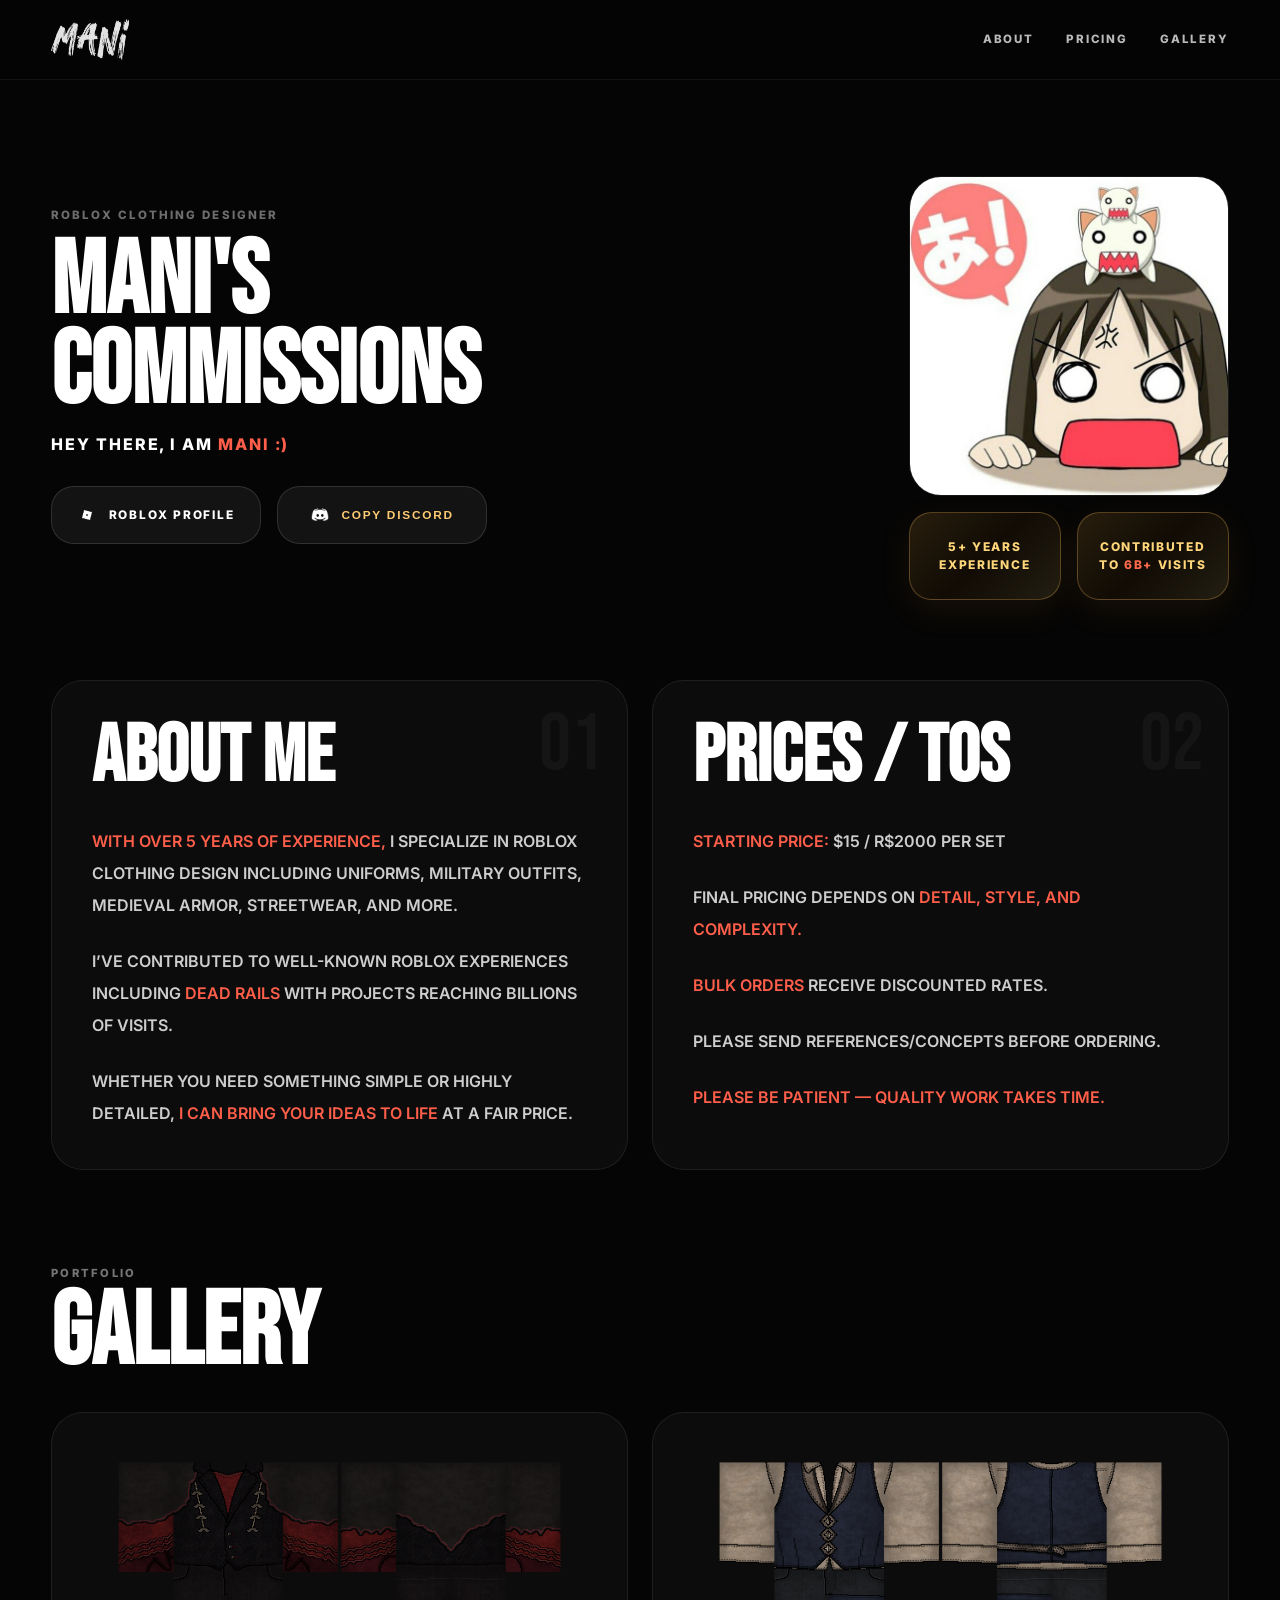
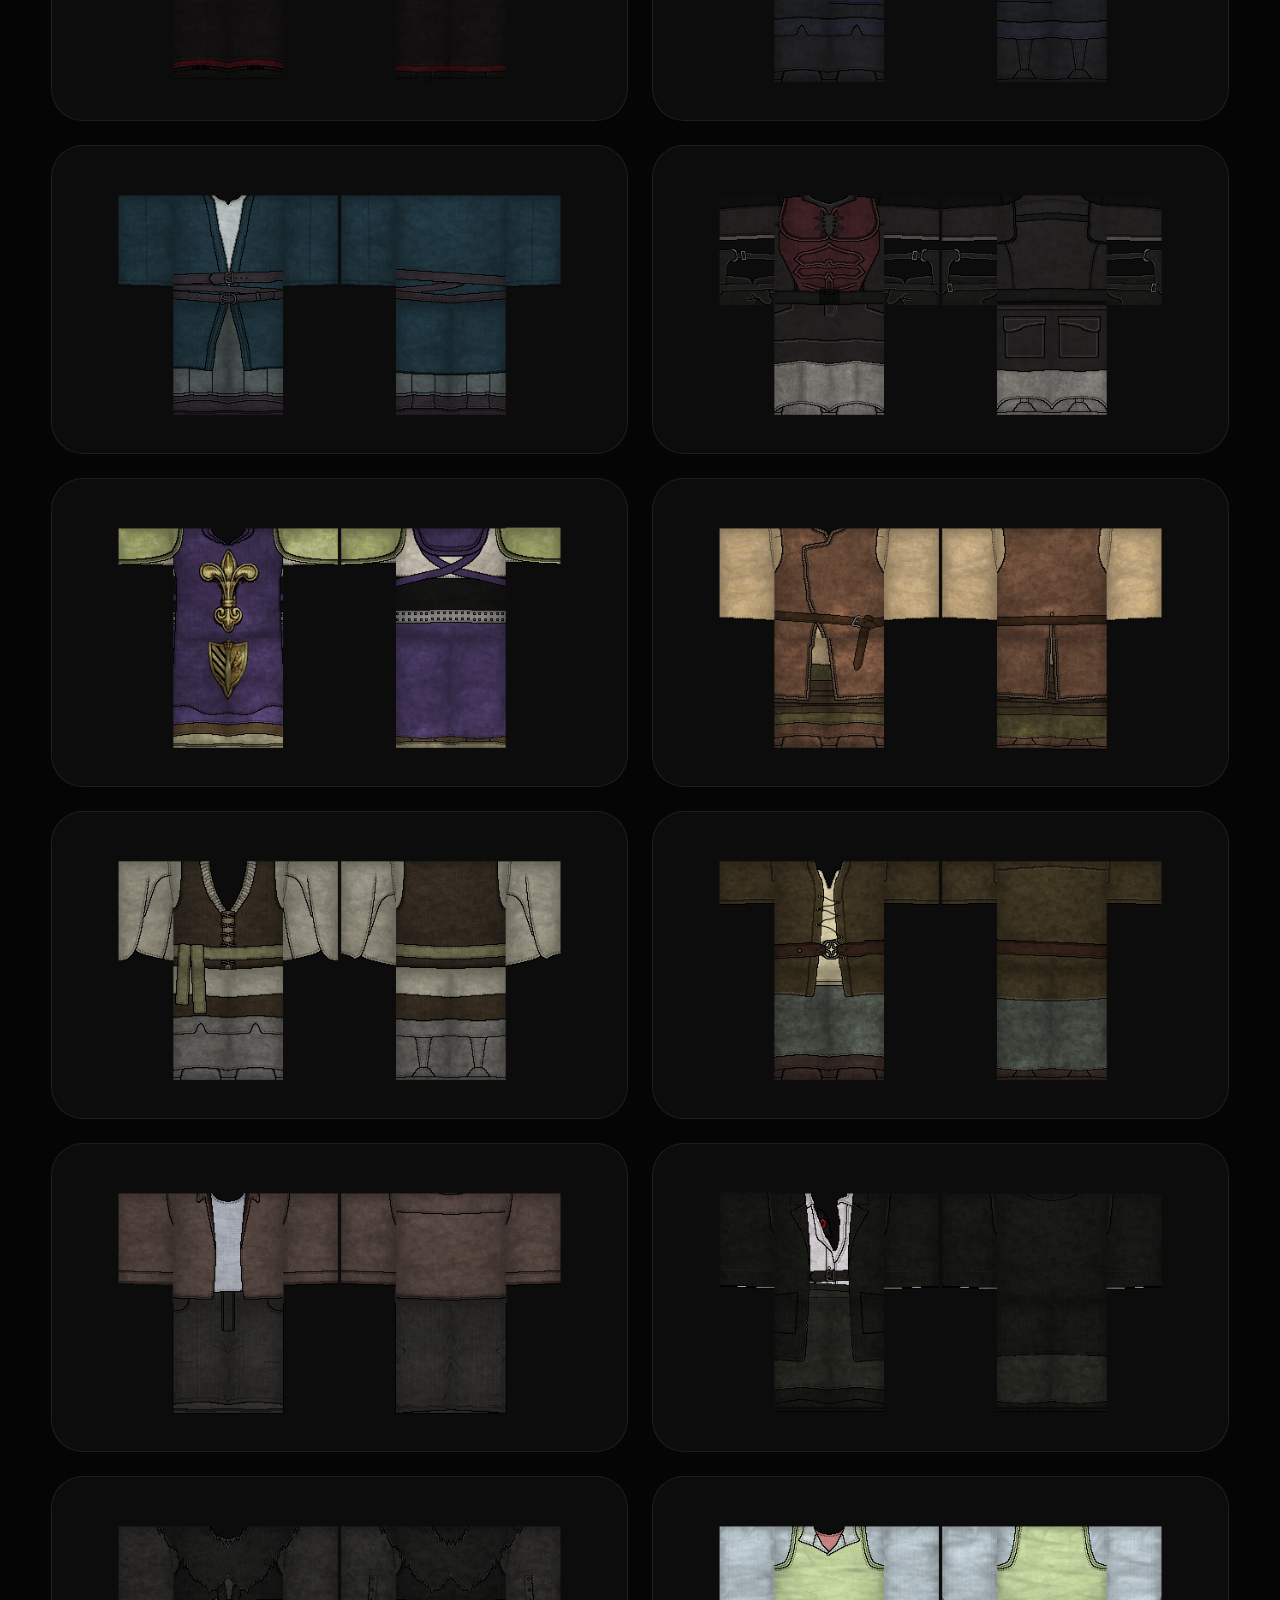
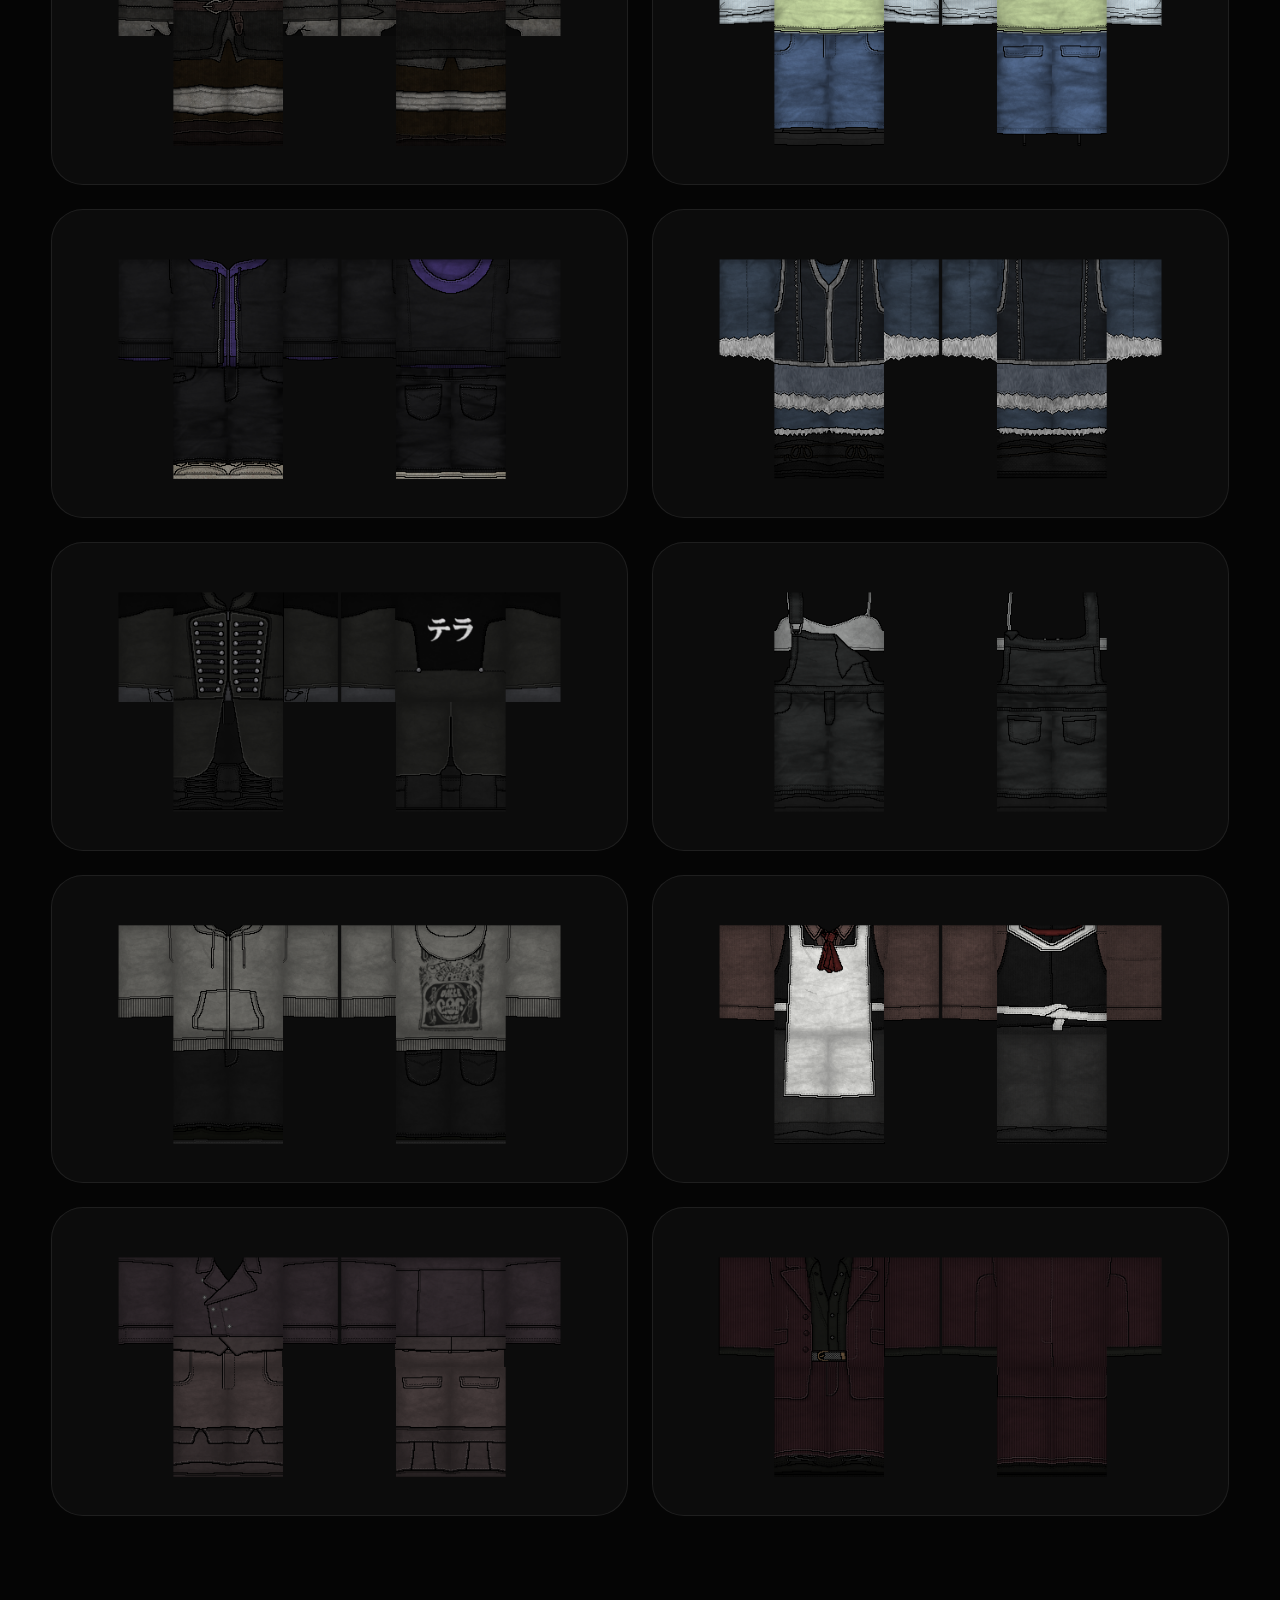
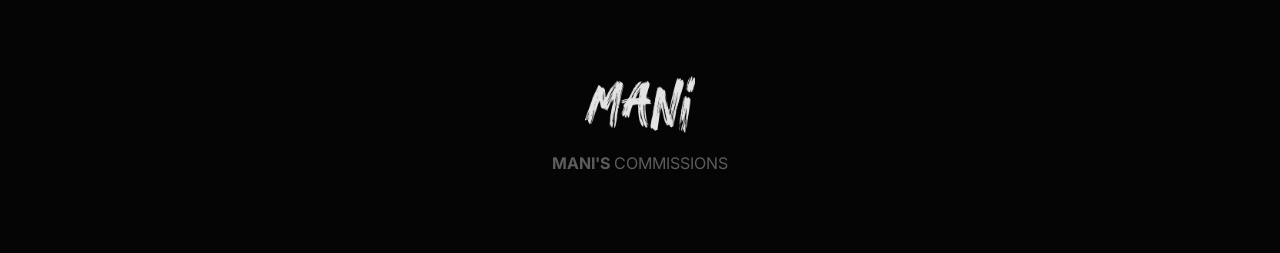
==== index.html @ 1865e785 "Add files via upload" ====
<!doctype html>

<html lang="en">
  <head>
    <meta charset="UTF-8" />

    <meta name="viewport" content="width=device-width, initial-scale=1.0" />

    <script>
      function checkWidth(){
        if(window.innerWidth <= 767){
          window.location.href = "mobile.html";
        }
      }
      checkWidth();
      window.addEventListener("resize", checkWidth);
    </script>

    <title>Mani Commissions</title>

    <!-- FAVICONS -->

    <link
      rel="icon"
      type="image/png"
      sizes="16x16"
      href="./commission-images/favicon-16x16.png"
    />

    <link
      rel="icon"
      type="image/png"
      sizes="32x32"
      href="./commission-images/favicon-32x32.png"
    />

    <link
      rel="apple-touch-icon"
      sizes="180x180"
      href="./commission-images/apple-touch-icon.png"
    />

    <link
      rel="icon"
      type="image/png"
      sizes="192x192"
      href="./commission-images/android-chrome-192x192.png"
    />

    <link
      rel="icon"
      type="image/png"
      sizes="512x512"
      href="./commission-images/android-chrome-512x512.png"
    />

    <meta name="theme-color" content="#050505" />

    <!-- FONTS -->

    <link rel="preconnect" href="https://fonts.googleapis.com" />

    <link rel="preconnect" href="https://fonts.gstatic.com" crossorigin />

    <link
      href="https://fonts.googleapis.com/css2?family=Inter:wght@400;500;600;700;800;900&family=Bebas+Neue&display=swap"
      rel="stylesheet"
    />

    <!-- CSS -->

    <link rel="stylesheet" href="./css/desktop.css" />
  </head>

  <body>
    <!-- BACKGROUND -->

    <div class="cinematic-bg">
      <div class="cinematic-overlay"></div>
    </div>

    <!-- HEADER -->

    <header class="header">
      <div class="header-inner">
        <img class="logo" src="./commission-images/mani.png" alt="Mani Logo" />

        <nav class="desktop-nav">
          <a href="#about"> ABOUT </a>

          <a href="#pricing"> PRICING </a>

          <a href="#gallery"> GALLERY </a>
        </nav>
      </div>
    </header>

    <!-- MAIN -->

    <main class="main-wrapper">
      <!-- HERO -->

      <section class="hero-section">
        <div class="hero-left">
          <p class="hero-tag">ROBLOX CLOTHING DESIGNER</p>

          <h1 class="hero-title">
            MANI'S<br />
            COMMISSIONS
          </h1>

          <p class="hero-subtitle">
            HEY THERE, I AM

            <span class="name-highlight"> MANI :) </span>
          </p>

          <div class="hero-buttons">
            <a
              class="hero-button"
              href="https://www.roblox.com/users/profile"
              target="_blank"
            >
              <img
                class="button-icon"
                src="./commission-images/roblox.png"
                alt="Roblox"
              />

              <span> ROBLOX PROFILE </span>
            </a>

            <button class="hero-button discord-button" id="copyDiscord">
              <img
                class="button-icon"
                src="./commission-images/discord.png"
                alt="Discord"
              />

              <span> COPY DISCORD </span>
            </button>
          </div>
        </div>

        <div class="hero-right">
          <div class="hero-image-container">
            <img
              class="hero-image"
              src="./commission-images/pfp.jpg"
              alt="Profile"
            />
          </div>

          <div class="hero-side-info">
            <div class="side-box">
              <p>5+ YEARS EXPERIENCE</p>
            </div>

            <div class="side-box">
              <p>
                CONTRIBUTED TO

                <span class="visit-highlight"> 6B+ </span>

                VISITS
              </p>
            </div>
          </div>
        </div>
      </section>

      <!-- ABOUT + PRICES -->

      <section class="editorial-grid">
        <div class="editorial-card" id="about">
          <span class="card-number"> 01 </span>

          <h2 class="editorial-title">ABOUT ME</h2>

          <div class="editorial-text">
            <p>
              <span class="highlight"> WITH OVER 5 YEARS OF EXPERIENCE, </span>

              I SPECIALIZE IN ROBLOX CLOTHING DESIGN INCLUDING UNIFORMS,
              MILITARY OUTFITS, MEDIEVAL ARMOR, STREETWEAR, AND MORE.
            </p>

            <p>
              I’VE CONTRIBUTED TO WELL-KNOWN ROBLOX EXPERIENCES INCLUDING

              <span class="highlight"> DEAD RAILS </span>

              WITH PROJECTS REACHING BILLIONS OF VISITS.
            </p>

            <p>
              WHETHER YOU NEED SOMETHING SIMPLE OR HIGHLY DETAILED,

              <span class="highlight"> I CAN BRING YOUR IDEAS TO LIFE </span>

              AT A FAIR PRICE.
            </p>
          </div>
        </div>

        <div class="editorial-card" id="pricing">
          <span class="card-number"> 02 </span>

          <h2 class="editorial-title">PRICES / TOS</h2>

          <div class="editorial-text">
            <p>
              <span class="highlight"> STARTING PRICE: </span>

              $15 / R$2000 PER SET
            </p>

            <p>
              FINAL PRICING DEPENDS ON

              <span class="highlight"> DETAIL, STYLE, AND COMPLEXITY. </span>
            </p>

            <p>
              <span class="highlight"> BULK ORDERS </span>

              RECEIVE DISCOUNTED RATES.
            </p>

            <p>PLEASE SEND REFERENCES/CONCEPTS BEFORE ORDERING.</p>

            <p>
              <span class="highlight">
                PLEASE BE PATIENT — QUALITY WORK TAKES TIME.
              </span>
            </p>
          </div>
        </div>
      </section>

      <!-- GALLERY -->

      <section class="gallery-section" id="gallery">
        <p class="gallery-small">PORTFOLIO</p>

        <h2 class="gallery-title">GALLERY</h2>

        <div class="gallery-grid">
          <div class="gallery-card">
            <img
              class="gallery-image"
              src="./commission-images/Showcase-1s.png"
            />
          </div>
          <div class="gallery-card">
            <img
              class="gallery-image"
              src="./commission-images/Showcase-2s.png"
            />
          </div>
          <div class="gallery-card">
            <img
              class="gallery-image"
              src="./commission-images/Showcase-3s.png"
            />
          </div>
          <div class="gallery-card">
            <img
              class="gallery-image"
              src="./commission-images/Showcase-4s.png"
            />
          </div>
          <div class="gallery-card">
            <img
              class="gallery-image"
              src="./commission-images/Showcase-5s.png"
            />
          </div>
          <div class="gallery-card">
            <img
              class="gallery-image"
              src="./commission-images/Showcase-6s.png"
            />
          </div>
          <div class="gallery-card">
            <img
              class="gallery-image"
              src="./commission-images/Showcase-7s.png"
            />
          </div>
          <div class="gallery-card">
            <img
              class="gallery-image"
              src="./commission-images/Showcase-8s.png"
            />
          </div>
          <div class="gallery-card">
            <img
              class="gallery-image"
              src="./commission-images/Showcase-9s.png"
            />
          </div>
          <div class="gallery-card">
            <img
              class="gallery-image"
              src="./commission-images/Showcase-10s.png"
            />
          </div>
          <div class="gallery-card">
            <img
              class="gallery-image"
              src="./commission-images/Showcase-11s.png"
            />
          </div>
          <div class="gallery-card">
            <img
              class="gallery-image"
              src="./commission-images/Showcase-12s.png"
            />
          </div>
          <div class="gallery-card">
            <img
              class="gallery-image"
              src="./commission-images/Showcase-13s.png"
            />
          </div>
          <div class="gallery-card">
            <img
              class="gallery-image"
              src="./commission-images/Showcase-14s.png"
            />
          </div>
          <div class="gallery-card">
            <img
              class="gallery-image"
              src="./commission-images/Showcase-15s.png"
            />
          </div>
          <div class="gallery-card">
            <img
              class="gallery-image"
              src="./commission-images/Showcase-16s.png"
            />
          </div>
          <div class="gallery-card">
            <img
              class="gallery-image"
              src="./commission-images/Showcase-17s.png"
            />
          </div>
          <div class="gallery-card">
            <img
              class="gallery-image"
              src="./commission-images/Showcase-18s.png"
            />
          </div>
          <div class="gallery-card">
            <img
              class="gallery-image"
              src="./commission-images/Showcase-19s.png"
            />
          </div>
          <div class="gallery-card">
            <img
              class="gallery-image"
              src="./commission-images/Showcase-20s.png"
            />
          </div>
        </div>
      </section>
    </main>

    <!-- FOOTER -->

    <footer class="footer">
      <img
        class="footer-logo"
        src="./commission-images/mani.png"
        alt="Footer Logo"
      />

      <p class="footer-text">
        <strong> MANI'S </strong>

        COMMISSIONS
      </p>
    </footer>

    <!-- IMAGE MODAL -->

    <div class="image-modal" id="imageModal">
      <div class="modal-overlay" id="modalOverlay"></div>

      <div class="modal-wrapper">
        <img class="modal-image" id="modalImage" draggable="false" />

        <button class="modal-close" id="modalClose">×</button>
      </div>
    </div>
    <!-- JS -->

    <script src="./js/main.js"></script>
  </body>
</html>
---- css/desktop.css ----
*{
    margin:0;
    padding:0;
    box-sizing:border-box;
}

html{
    scroll-behavior:smooth;
    overflow-x:hidden;
}

body{
    background:#050505;
    color:white;
    font-family:'Inter',sans-serif;
    overflow-x:hidden;

    -webkit-font-smoothing:antialiased;
    -moz-osx-font-smoothing:grayscale;
}

/* BACKGROUND */

.cinematic-bg{
    position:fixed;
    inset:0;
    z-index:-10;
    background:#050505;
}

.cinematic-overlay{
    position:absolute;
    inset:0;

    background-image:url('../ddd.gif');

    background-size:cover;
    background-position:center;

    opacity:0.025;

    filter:
    grayscale(100%)
    contrast(140%);
}

/* HEADER */

.header{
    position:fixed;
    top:0;
    left:0;
    width:100%;
    z-index:1000;

    background:
    rgba(5,5,5,0.82);

    border-bottom:
    1px solid rgba(255,255,255,0.05);

    transition:
    transform 0.35s ease,
    opacity 0.35s ease;
}

.header-hidden{
    transform:translateY(-100%);
    opacity:0;
}

.header-inner{
    width:min(92%,1400px);

    margin:auto;

    padding:1.2rem 0;

    display:flex;

    justify-content:space-between;

    align-items:center;
}

.logo{
    width:78px;
}

.desktop-nav{
    display:flex;
    gap:2rem;
}

.desktop-nav a{
    color:rgba(255,255,255,0.72);

    text-decoration:none;

    font-size:0.72rem;

    font-weight:800;

    letter-spacing:0.16em;

    transition:0.2s ease;
}

.desktop-nav a:hover{
    color:white;
}

/* MAIN */

.main-wrapper{
    width:min(92%,1400px);

    margin:auto;

    padding-top:7rem;

    padding-bottom:5rem;
}

/* HERO */

.hero-section{
    display:grid;

    grid-template-columns:
    minmax(0,1fr)
    320px;

    align-items:start;

    gap:4rem;

    padding-top:4rem;

    margin-bottom:5rem;
}

.hero-left{
    width:100%;
    max-width:760px;
    padding-top:2rem;
}

.hero-tag{
    color:rgba(255,255,255,0.42);

    font-size:0.72rem;

    font-weight:800;

    letter-spacing:0.18em;

    margin-bottom:1rem;
}

.hero-title{
    font-family:'Bebas Neue',sans-serif;

    font-size:clamp(4.5rem,8vw,8rem);

    line-height:0.88;

    max-width:6ch;
}

.hero-subtitle{
    margin-top:1rem;

    font-size:1rem;

    font-weight:800;

    letter-spacing:0.12em;
}

.name-highlight{
    color:#ff5f4a;
}

/* BUTTONS */

.hero-buttons{
    display:flex;
    align-items:center;
    gap:1rem;
    margin-top:2rem;
    flex-wrap:wrap;
}

.hero-button{
    display:flex;

    align-items:center;

    justify-content:center;

    gap:0.8rem;

    min-width:210px;

    height:58px;

    padding:0 1.5rem;

    border-radius:1.4rem;

    border:
    1px solid rgba(255,255,255,0.12);

    background:
    rgba(255,255,255,0.06);

    color:white;

    text-decoration:none;

    font-size:0.74rem;

    font-weight:800;

    letter-spacing:0.15em;

    cursor:pointer;

    transition:0.22s ease;
}

.hero-button:hover{
    transform:translateY(-4px);

    background:
    rgba(255,255,255,0.12);
}

.button-icon{
    width:18px;
    height:18px;

    object-fit:contain;

    filter:
    brightness(0)
    invert(1);
}

.discord-button{
    color:#ffcc73;
}

/* RIGHT */

.hero-right{
    width:100%;

    max-width:320px;

    display:flex;

    flex-direction:column;

    gap:1rem;
}

.hero-image-container{
    width:100%;

    aspect-ratio:1/1;

    overflow:hidden;

    border-radius:2rem;

    border:
    1px solid rgba(255,255,255,0.08);
}

.hero-image{
    width:100%;
    height:100%;
    object-fit:cover;
}

/* SIDE INFO */

.hero-side-info{
    display:grid;
    grid-template-columns:1fr 1fr;
    gap:1rem;
}

.side-box{
    min-height:88px;

    border-radius:1.4rem;

    padding:1rem;

    display:flex;

    align-items:center;

    justify-content:center;

    text-align:center;

    position:relative;

    overflow:hidden;

    background:
    linear-gradient(
    135deg,
    rgba(255,185,70,0.14),
    rgba(255,140,0,0.05),
    rgba(255,220,120,0.12)
    );

    border:
    1px solid rgba(255,190,90,0.28);

    box-shadow:
    0 10px 35px rgba(255,170,50,0.08);
}

.side-box p{
    color:#ffd77a;

    font-size:0.75rem;

    font-weight:800;

    letter-spacing:0.14em;

    line-height:1.5;
}

.visit-highlight{
    color:#ff6a4d;
}

/* CARDS */

.editorial-grid{
    display:grid;
    grid-template-columns:1fr 1fr;
    gap:1.5rem;
    margin-bottom:6rem;
}

.editorial-card{
    position:relative;

    padding:2.5rem;

    border-radius:2rem;

    background:
    rgba(255,255,255,0.03);

    border:
    1px solid rgba(255,255,255,0.08);

    transition:0.25s ease;
}

.editorial-card:hover{
    transform:scale(1.03);
}

.card-number{
    position:absolute;

    top:1rem;

    right:1.5rem;

    font-size:5rem;

    font-family:'Bebas Neue',sans-serif;

    color:rgba(255,255,255,0.04);
}

.editorial-title{
    font-family:'Bebas Neue',sans-serif;

    font-size:5rem;

    line-height:0.9;

    margin-bottom:2rem;
}

.editorial-text{
    display:flex;

    flex-direction:column;

    gap:1.5rem;

    line-height:2;

    color:rgba(255,255,255,0.8);

    font-weight:600;
}

.highlight{
    color:#ff5f4a;
}

/* GALLERY */

.gallery-small{
    color:rgba(255,255,255,0.45);

    font-size:0.7rem;

    font-weight:800;

    letter-spacing:0.2em;

    margin-bottom:0.5rem;
}

.gallery-title{
    font-family:'Bebas Neue',sans-serif;

    font-size:clamp(4rem,8vw,8rem);

    line-height:0.9;

    margin-bottom:2rem;
}

.gallery-grid{
    display:grid;

    grid-template-columns:1fr 1fr;

    gap:1.5rem;
}

.gallery-card{
    padding:1rem;

    border-radius:2rem;

    background:
    rgba(255,255,255,0.03);

    border:
    1px solid rgba(255,255,255,0.08);

    transition:0.22s ease;
}

.gallery-card:hover{
    transform:translateY(-6px);
}

.gallery-image{
    width:100%;
    display:block;
    cursor:pointer;

    user-select:none;

    -webkit-user-drag:none;
}

/* FOOTER */

.footer{
    padding:5rem 1rem;
    text-align:center;
}

.footer-logo{
    width:110px;
}

.footer-text{
    color:rgba(255,255,255,0.35);
    margin-top:1rem;
}

/* MODAL */

.image-modal{

    position:fixed;

    inset:0;

    width:100vw;

    height:100vh;

    background:
    rgba(0,0,0,0.96);

    display:flex;

    justify-content:center;

    align-items:center;

    opacity:0;

    visibility:hidden;

    transition:
    opacity 0.18s ease;

    z-index:9999;

    overflow:hidden;
}

.image-modal.active{

    opacity:1;

    visibility:visible;
}

/* WRAPPER */

.modal-wrapper{

    position:relative;

    display:flex;

    justify-content:center;

    align-items:center;

    width:fit-content;

    height:fit-content;

    isolation:isolate;
}

/* IMAGE */

/* MODAL */

.image-modal{

    position:fixed;

    inset:0;

    width:100vw;

    height:100vh;

    background:
    rgba(0,0,0,0.96);

    display:flex;

    justify-content:center;

    align-items:center;

    opacity:0;

    visibility:hidden;

    transition:
    opacity 0.18s ease;

    z-index:9999;

    overflow:hidden;
}

.image-modal.active{

    opacity:1;

    visibility:visible;
}

/* WRAPPER */

.modal-wrapper{

    position:relative;

    display:flex;

    justify-content:center;

    align-items:center;

    width:100vw;

    height:100vh;

    overflow:hidden;
}

/* IMAGE */

.modal-image{

    width:auto;

    height:auto;

    max-width:88vw;

    max-height:88vh;

    object-fit:contain;

    transition:
    transform 0.14s ease;

    transform-origin:center center;

    cursor:zoom-in;

    user-select:none;

    -webkit-user-select:none;

    -webkit-user-drag:none;

    outline:none;

    border:none;

    box-shadow:none;

    background:none;

    position:relative;

    z-index:1;
}

.modal-image.zoomed{

    cursor:zoom-out;
}

/* CLEAN CLOSE BUTTON */

.modal-close{

    position:fixed;

    top:26px;

    right:32px;

    background:none;

    border:none;

    outline:none;

    box-shadow:none;

    color:white;

    font-size:3rem;

    font-weight:200;

    line-height:1;

    cursor:pointer;

    z-index:100000;

    transition:
    opacity 0.16s ease,
    transform 0.16s ease;

    padding:0;

    width:auto;

    height:auto;
}

.modal-close:hover{

    opacity:0.7;

    transform:scale(1.08);
}
/* MOBILE */

@media(max-width:900px){

.hero-section{
    grid-template-columns:1fr;
}

.hero-side-info{
    grid-template-columns:1fr;
}

.editorial-grid{
    grid-template-columns:1fr;
}

.gallery-grid{
    grid-template-columns:1fr;
}

}

@media(max-width:767px){

.desktop-nav{
    display:none;
}

.hero-buttons{
    flex-direction:column;
    align-items:flex-start;
}

.hero-button{
    width:100%;
}

.modal-close{

    top:14px;

    right:14px;
}

}
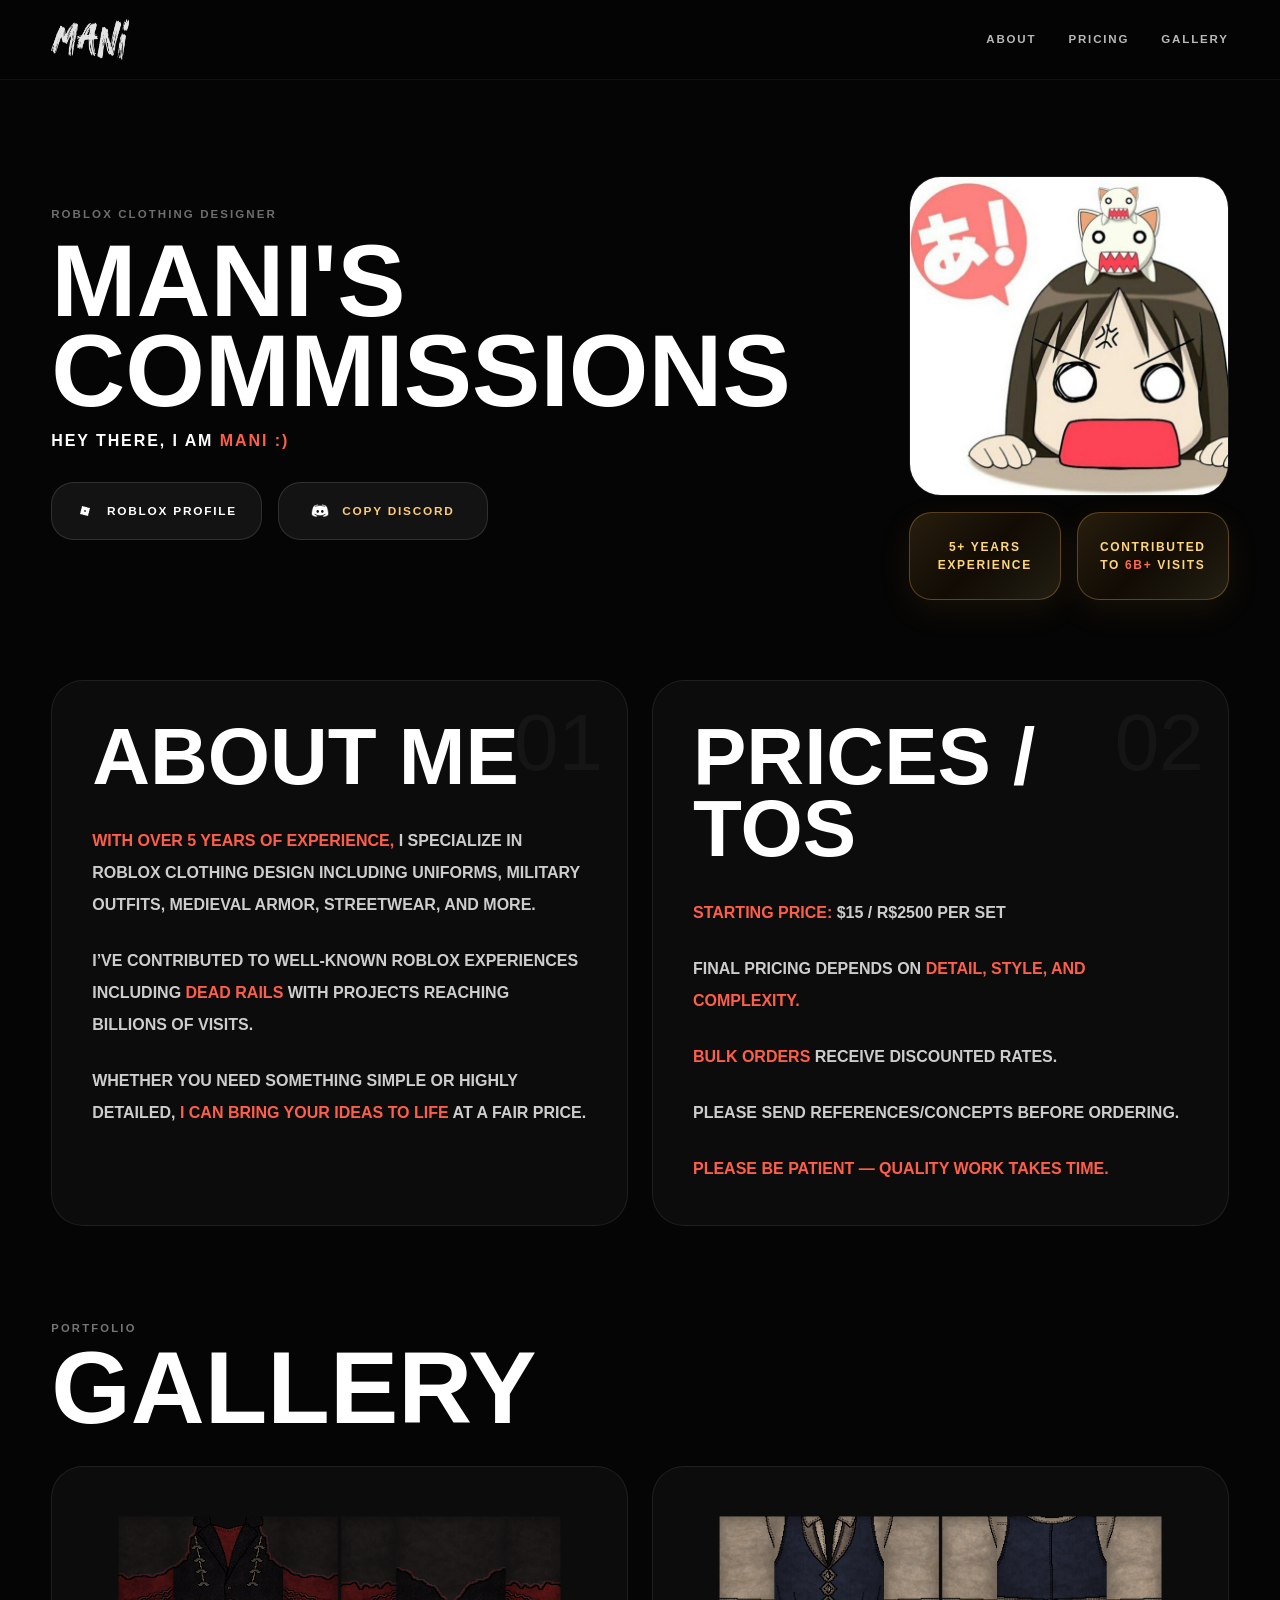
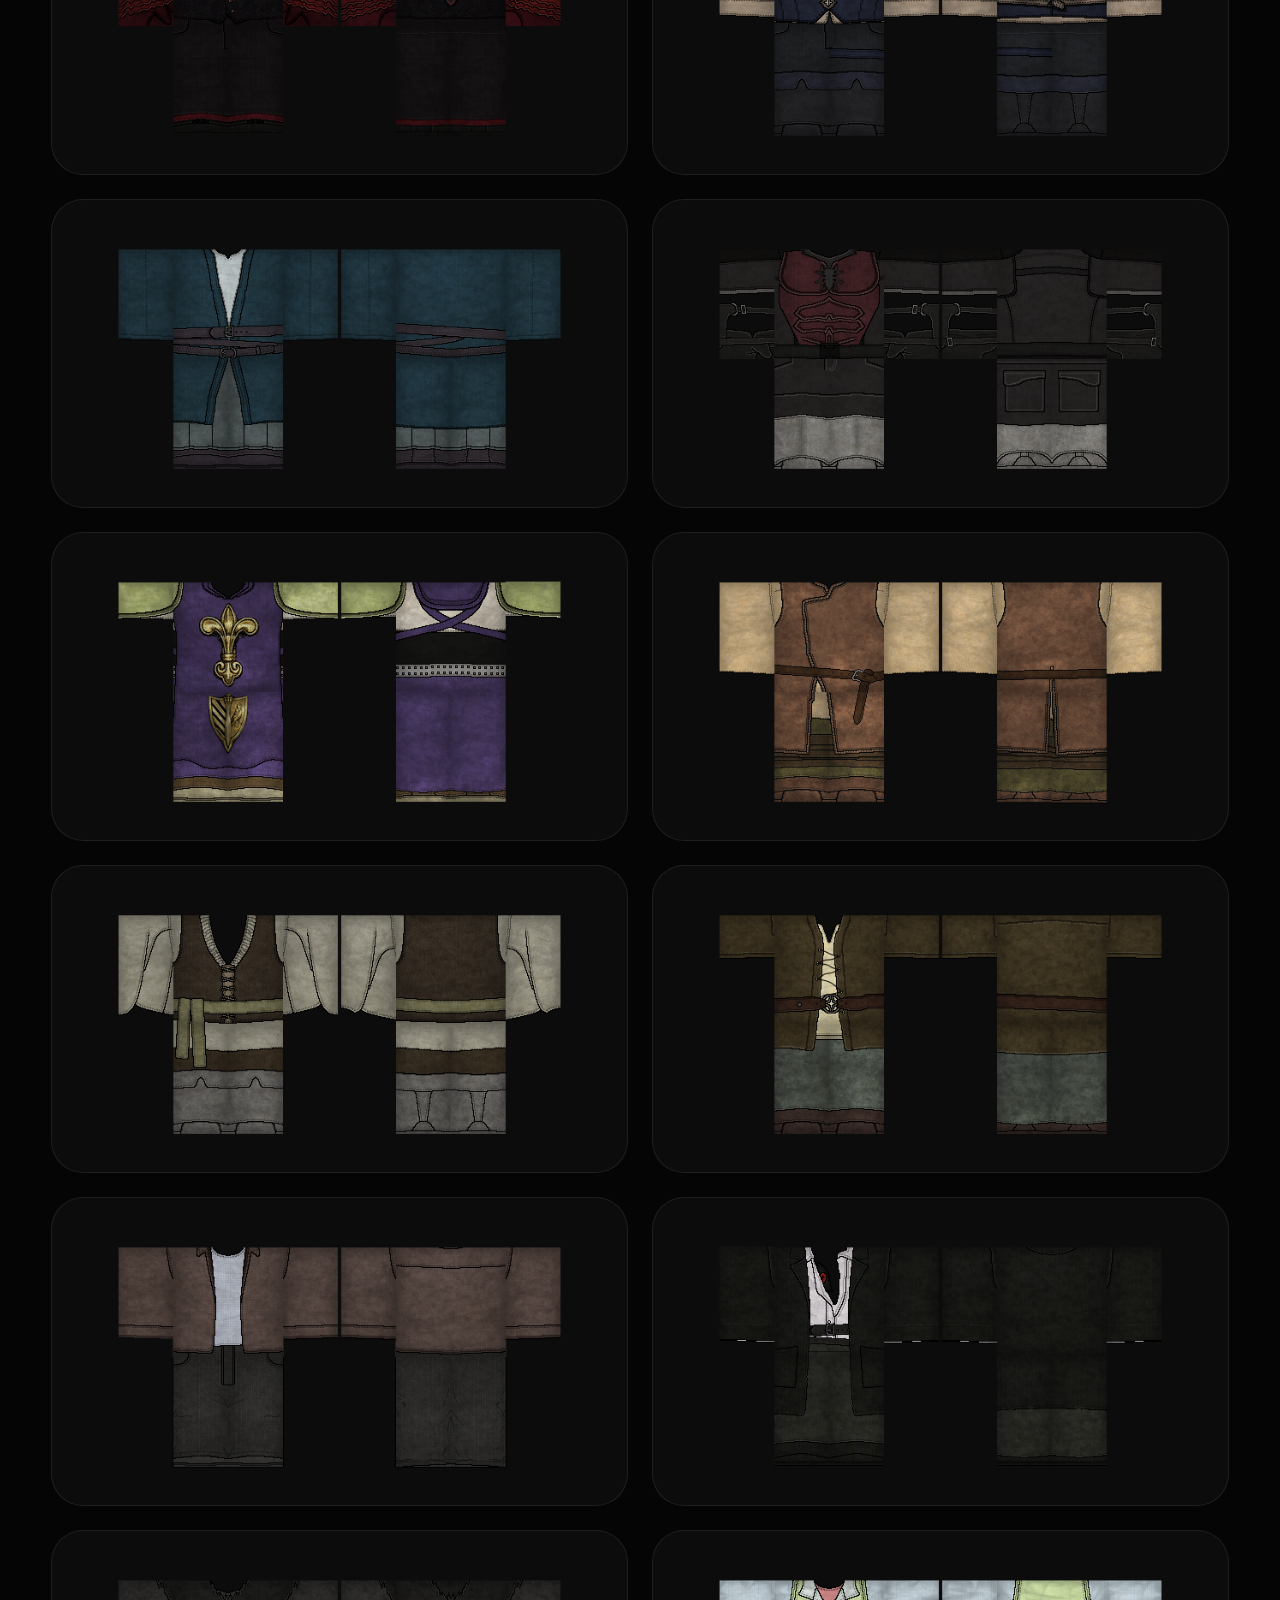
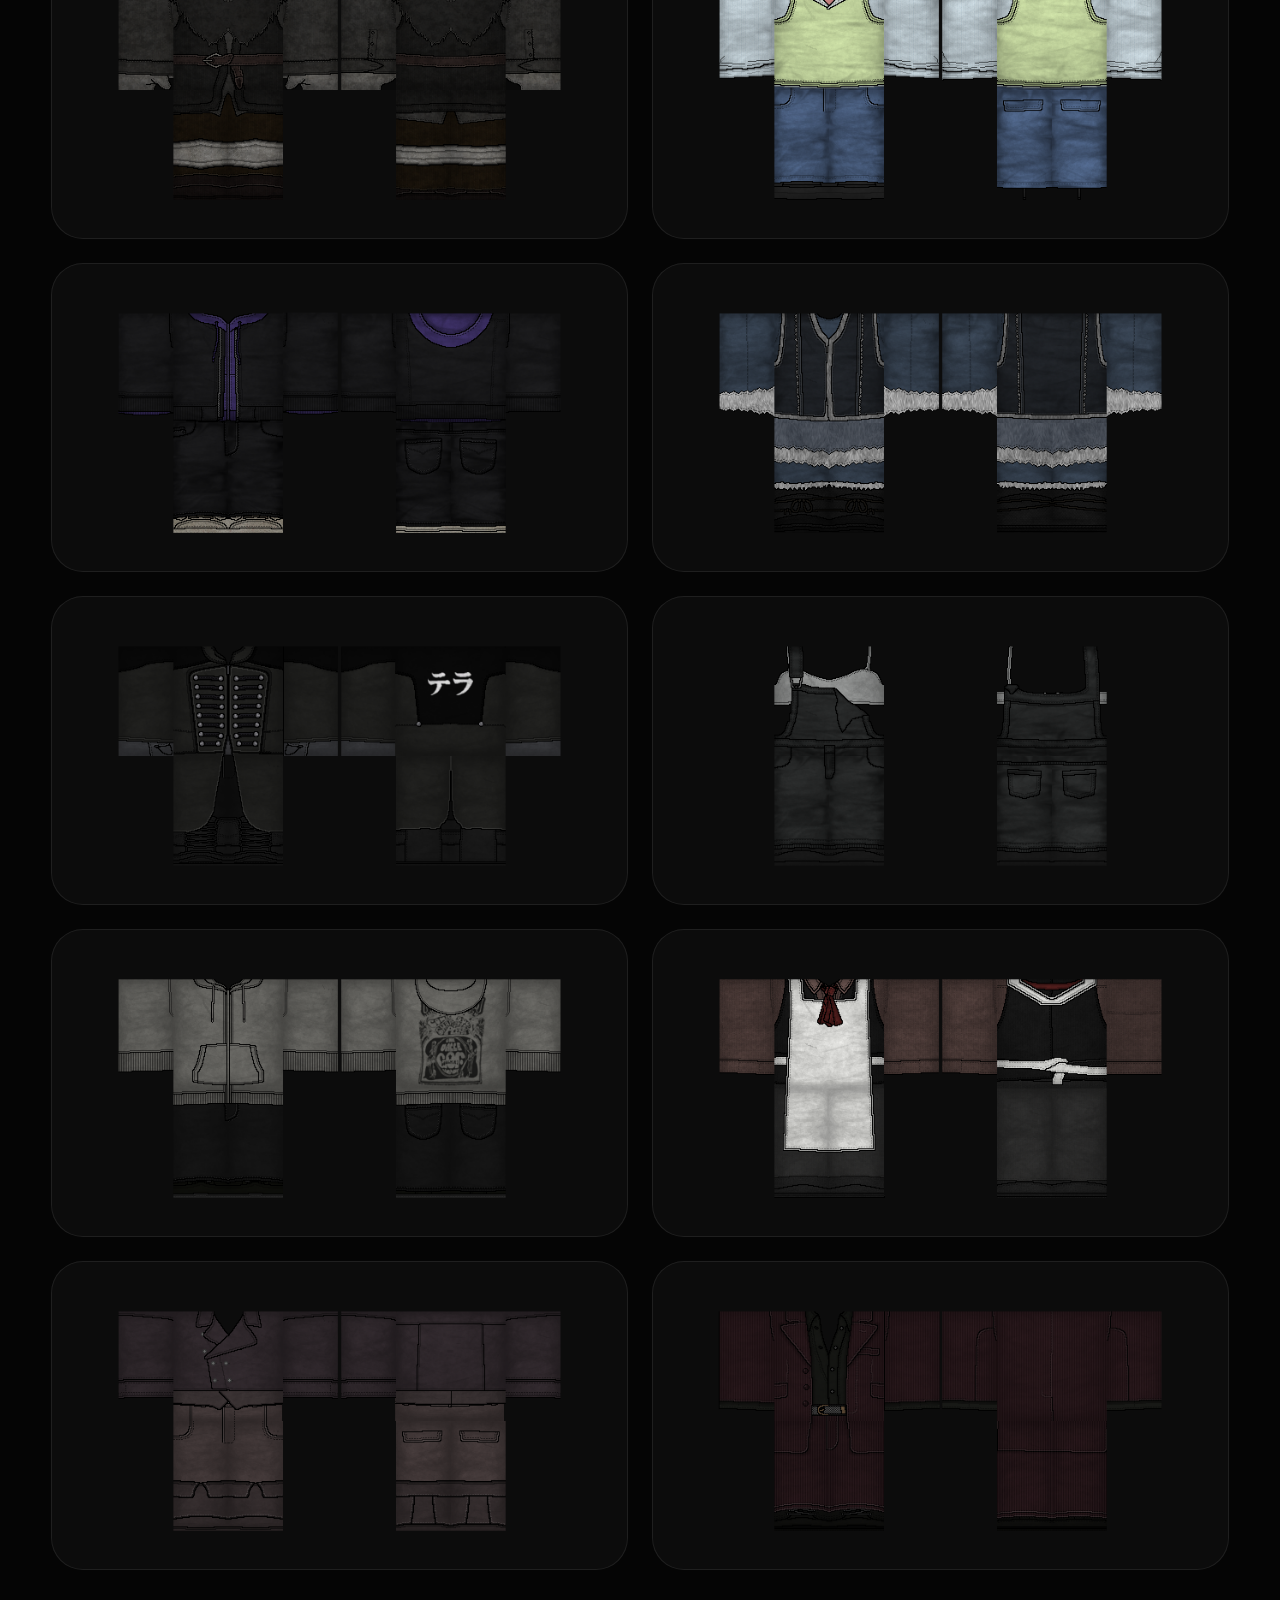
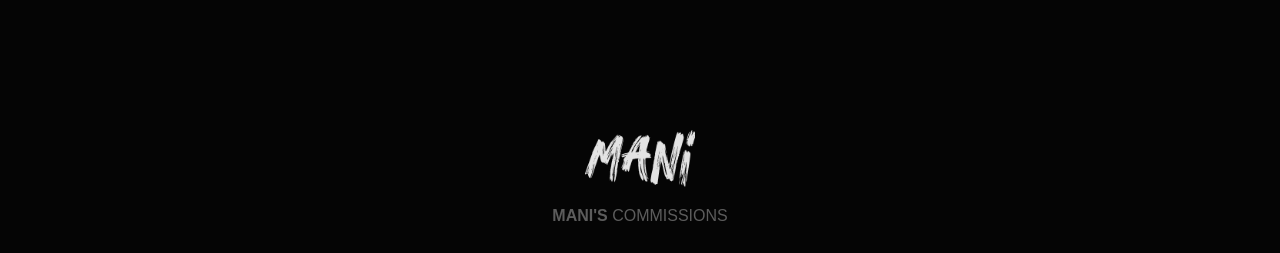
==== commit 2395d1c2: "Update index.html" ====
--- a/index.html
+++ b/index.html
@@ -212,7 +212,7 @@
             <p>
               <span class="highlight"> STARTING PRICE: </span>
 
-              $15 / R$2000 PER SET
+              $15 / R$2500 PER SET
             </p>
 
             <p>
@@ -401,4 +401,4 @@
 
     <script src="./js/main.js"></script>
   </body>
-</html>+</html>
